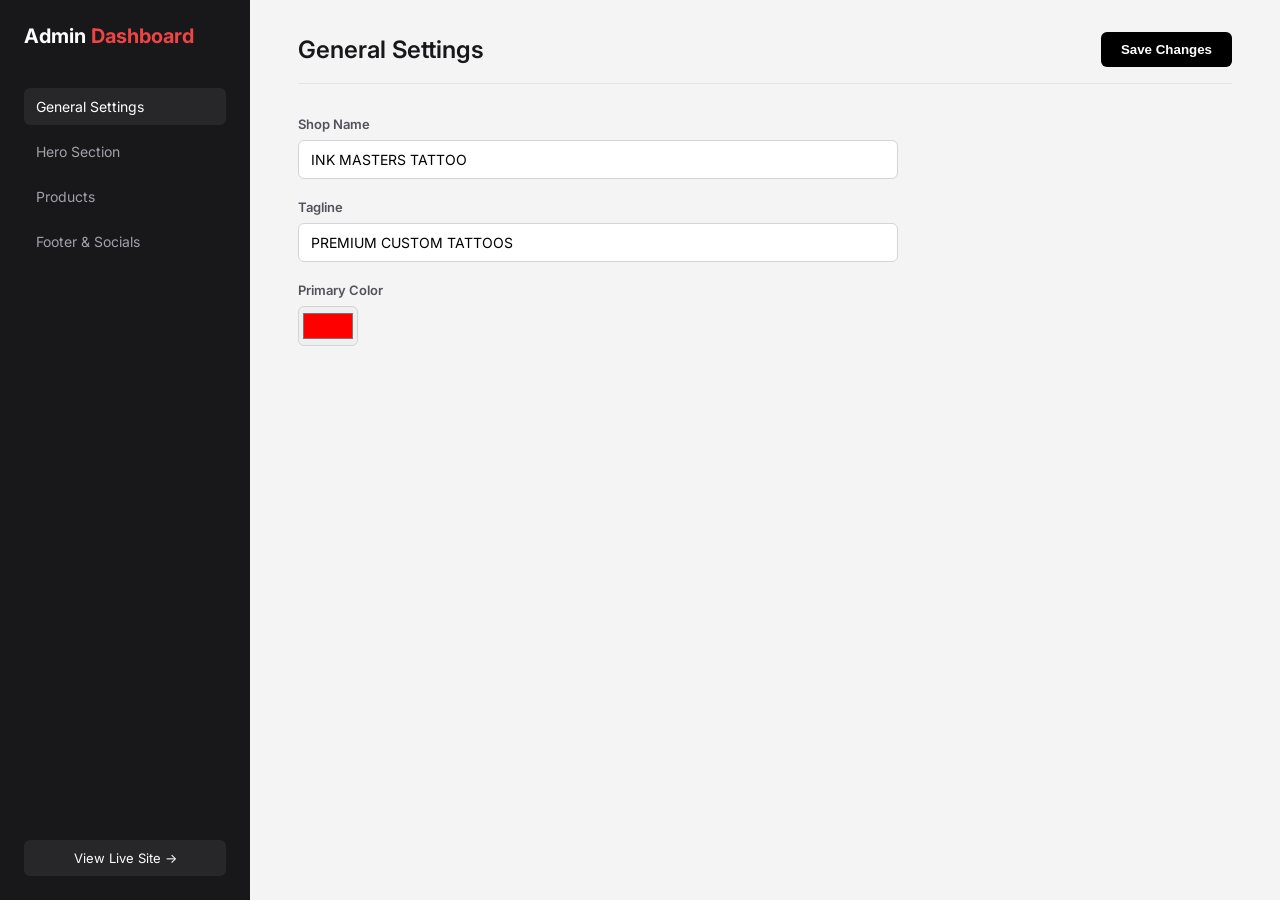
==== admin.html @ bd240b39 "Sprint 02 - Config-driven Booking Section" ====
<!DOCTYPE html>
<html lang="en">
<head>
  <meta charset="UTF-8">
  <meta name="viewport" content="width=device-width, initial-scale=1.0">
  <title>Jparaiso-Digital</title>
  <!-- Gumamit tayo ng Inter font para maganda agad tingnan -->
  <link href="https://fonts.googleapis.com/css2?family=Inter:wght@400;500;600;700&display=swap" rel="stylesheet">
  <link rel="stylesheet" href="admin.css">
</head>
<body>

  <div class="admin-layout">
    <!-- SIDEBAR -->
    <aside class="admin-sidebar">
      <div class="admin-logo">Admin <span>Dashboard</span></div>
      <nav class="admin-nav">
        <a href="#" class="nav-link active" data-section="general">General Settings</a>
        <a href="#" class="nav-link" data-section="hero">Hero Section</a>
        <a href="#" class="nav-link" data-section="products">Products</a>
        <a href="#" class="nav-link" data-section="footer">Footer & Socials</a>
      </nav>
      <div class="admin-footer">
        <a href="index.html" class="btn-view-site">View Live Site &rarr;</a>
      </div>
    </aside>

    <!-- MAIN CONTENT -->
    <main class="admin-main">
      <header class="admin-header">
        <h1 id="page-title">General Settings</h1>
        <button id="save-config-btn" class="btn-save">Save Changes</button>
      </header>

      <!-- FORMS CONTAINER -->
      <div class="admin-content">
        
        <!-- GENERAL SETTINGS FORM -->
        <section id="section-general" class="form-section active">
          <div class="form-group">
            <label for="input-shopName">Shop Name</label>
            <input type="text" id="input-shopName" class="form-input" placeholder="e.g. DSR">
          </div>

          <div class="form-group">
            <label for="input-tagline">Tagline</label>
            <input type="text" id="input-tagline" class="form-input" placeholder="e.g. THIS IS MY HERO">
          </div>

          <div class="form-group">
            <label for="input-primaryColor">Primary Color</label>
            <input type="color" id="input-primaryColor" class="form-input-color" value="#ff0000">
          </div>
        </section>

        <!-- HERO SECTION FORM -->
<section id="section-hero" class="form-section">
    <div class="form-group">
      <label for="input-heroTitle">Hero Title</label>
      <input type="text" id="input-heroTitle" class="form-input" placeholder="e.g. DSR COLLECTION">
    </div>
  
    <div class="form-group">
      <label for="input-heroSubtitle">Hero Subtitle</label>
      <input type="text" id="input-heroSubtitle" class="form-input" placeholder="e.g. Premium Streetwear">
    </div>
  
    <div class="form-group">
      <label for="input-heroButton">Hero Button Text</label>
      <input type="text" id="input-heroButton" class="form-input" placeholder="e.g. BUY NOW">
    </div>
  
    <div class="form-group">
      <label for="input-heroVideo">Hero Video Path</label>
      <input type="text" id="input-heroVideo" class="form-input" placeholder="e.g. assets/products/hero.mp4">
    </div>
  </section>
  
  <!-- PRODUCTS SECTION -->
  <section id="section-products" class="form-section">
    <div class="product-list" id="admin-product-list">
      <!-- Dito ilalagay ng JS ang existing products -->
    </div>
    
    <button type="button" id="add-product-btn" class="btn-add-product" style="margin-top: 20px; width: 100%; padding: 12px; background: #f4f4f5; border: 2px dashed #d4d4d8; border-radius: 6px; cursor: pointer; font-weight: 600; color: #52525b;">
      + Add New Product
    </button>
  </section>
  
  <!-- FOOTER & SOCIALS SECTION -->
  <section id="section-footer" class="form-section">
    <h3 style="font-size: 16px; font-weight: 600; margin-bottom: 16px; color: #18181b;">Social Media Links</h3>
    
    <div class="form-group">
      <label for="input-socialInstagram">Instagram URL</label>
      <input type="text" id="input-socialInstagram" class="form-input" placeholder="https://instagram.com/...">
    </div>
  
    <div class="form-group">
      <label for="input-socialTiktok">TikTok URL</label>
      <input type="text" id="input-socialTiktok" class="form-input" placeholder="https://tiktok.com/...">
    </div>
  
    <div class="form-group">
      <label for="input-socialYoutube">YouTube URL</label>
      <input type="text" id="input-socialYoutube" class="form-input" placeholder="https://youtube.com/...">
    </div>
  
    <h3 style="font-size: 16px; font-weight: 600; margin: 24px 0 16px; color: #18181b;">Newsletter</h3>
  
    <div class="form-group">
      <label for="input-newsletterTitle">Newsletter Title</label>
      <input type="text" id="input-newsletterTitle" class="form-input" placeholder="e.g. SUBSCRIBE">
    </div>
  
    <div class="form-group">
      <label for="input-newsletterPlaceholder">Email Placeholder</label>
      <input type="text" id="input-newsletterPlaceholder" class="form-input" placeholder="e.g. Enter your email">
    </div>
  
    <div class="form-group">
      <label for="input-newsletterFormAction">Formspree Action URL</label>
      <input type="text" id="input-newsletterFormAction" class="form-input" placeholder="https://formspree.io/f/...">
    </div>
  
    <h3 style="font-size: 16px; font-weight: 600; margin: 24px 0 16px; color: #18181b;">Copyright</h3>
  
    <div class="form-group">
      <label for="input-footerCopyright">Copyright Text</label>
      <input type="text" id="input-footerCopyright" class="form-input" placeholder="e.g. All rights reserved.">
    </div>
  </section>

      </div>
    </main>
  </div>

  <!-- LOAD CONFIG FIRST, THEN ADMIN JS -->
  <script src="config.js"></script>
  <script src="admin.js"></script>
</body>
</html>
---- admin.css ----
/* ADMIN DASHBOARD STYLES */
* { box-sizing: border-box; margin: 0; padding: 0; }
body { font-family: 'Inter', sans-serif; background: #f4f4f5; color: #18181b; }

.admin-layout { display: flex; min-height: 100vh; }

/* Sidebar */
.admin-sidebar {
  width: 250px; background: #18181b; color: #fff; padding: 24px;
  display: flex; flex-direction: column;
}
.admin-logo { font-size: 20px; font-weight: 700; margin-bottom: 40px; }
.admin-logo span { color: #ef4444; } /* Red accent */

.admin-nav { display: flex; flex-direction: column; gap: 8px; flex: 1; }
.nav-link {
  color: #a1a1aa; text-decoration: none; padding: 10px 12px;
  border-radius: 6px; font-size: 14px; transition: 0.2s;
}
.nav-link:hover, .nav-link.active { background: #27272a; color: #fff; }

.btn-view-site {
  display: block; text-align: center; background: #27272a; color: #fff;
  padding: 10px; border-radius: 6px; text-decoration: none; font-size: 13px;
}

/* Main Content */
.admin-main { flex: 1; padding: 32px 48px; overflow-y: auto; }
.admin-header {
  display: flex; justify-content: space-between; align-items: center;
  margin-bottom: 32px; border-bottom: 1px solid #e4e4e7; padding-bottom: 16px;
}
.admin-header h1 { font-size: 24px; font-weight: 600; }

.btn-save {
  background: #000; color: #fff; border: none; padding: 10px 20px;
  border-radius: 6px; font-weight: 600; cursor: pointer; transition: 0.2s;
}
.btn-save:hover { background: #333; }

/* Forms */
.form-section { display: none; max-width: 600px; }
.form-section.active { display: block; }

.form-group { margin-bottom: 20px; }
.form-group label {
  display: block; font-size: 13px; font-weight: 600; margin-bottom: 8px; color: #52525b;
}
.form-input {
  width: 100%; padding: 10px 12px; border: 1px solid #d4d4d8;
  border-radius: 6px; font-size: 14px; font-family: inherit;
}
.form-input:focus { outline: none; border-color: #000; }
.form-input-color { width: 60px; height: 40px; padding: 2px; border: 1px solid #d4d4d8; border-radius: 6px; cursor: pointer; }
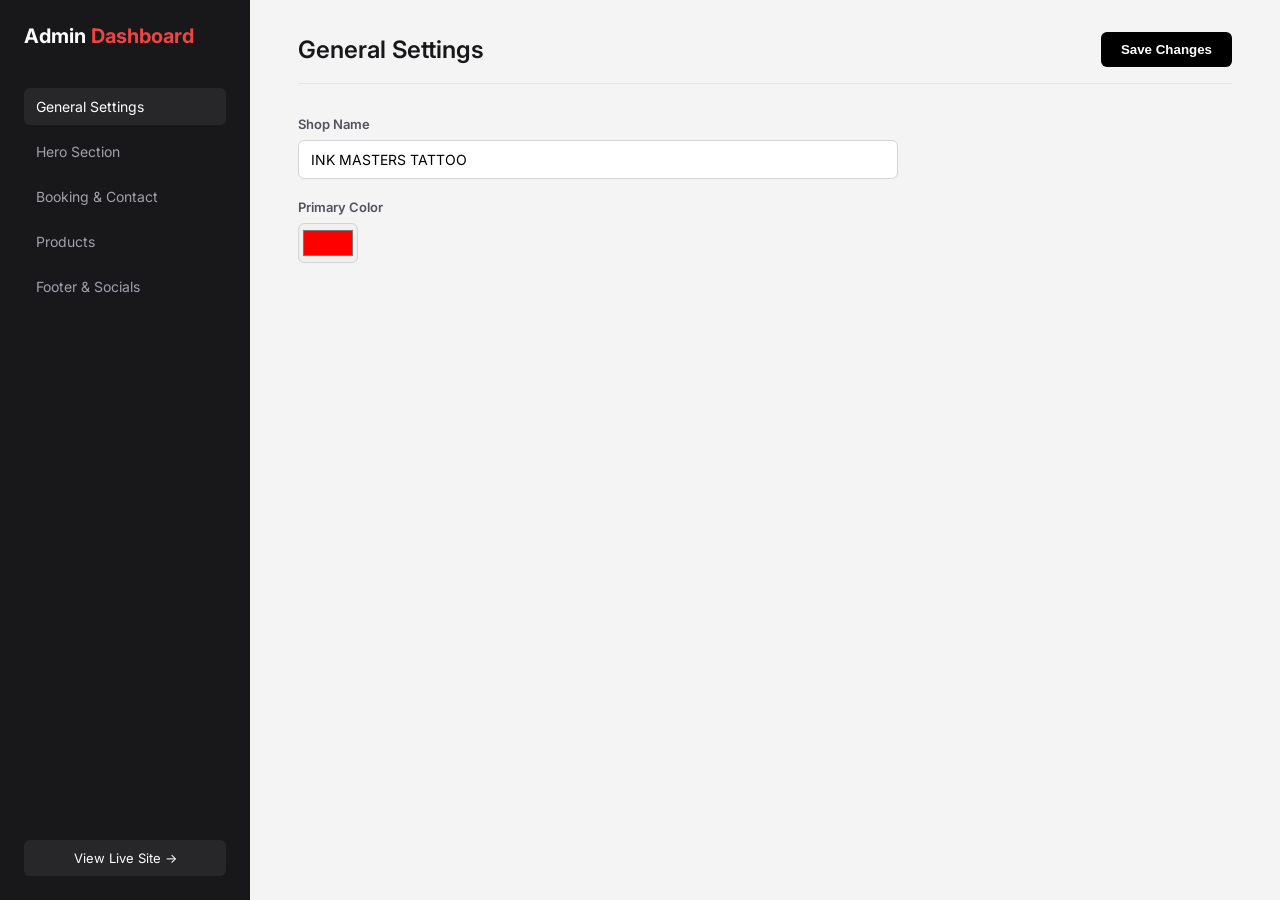
==== commit ab90d97d: "✅ STUDIOOS v1.0: Booking System + Mobile Admin Dashboard Complete" ====
--- a/admin.html
+++ b/admin.html
@@ -10,18 +10,44 @@
 </head>
 <body>
 
+  <!-- Mobile Menu Toggle Button -->
+<button class="admin-mobile-toggle" onclick="toggleMobileSidebar()" aria-label="Toggle menu">
+  <svg width="24" height="24" viewBox="0 0 24 24" fill="none" stroke="currentColor" stroke-width="2">
+    <line x1="3" y1="12" x2="21" y2="12"></line>
+    <line x1="3" y1="6" x2="21" y2="6"></line>
+    <line x1="3" y1="18" x2="21" y2="18"></line>
+  </svg>
+</button>
+
+<!-- Overlay for mobile sidebar -->
+
+<div class="admin-sidebar-overlay" onclick="toggleMobileSidebar()"></div>
+
+<!-- ADMIN LAYOUT -->
+
   <div class="admin-layout">
     <!-- SIDEBAR -->
     <aside class="admin-sidebar">
       <div class="admin-logo">Admin <span>Dashboard</span></div>
+      
+      <!-- Mobile Close X Button (Visible ONLY on mobile, nasa right side) -->
+      <button class="admin-sidebar-close" onclick="toggleMobileSidebar()" aria-label="Close menu">
+        <svg width="24" height="24" viewBox="0 0 24 24" fill="none" stroke="currentColor" stroke-width="1.5">
+          <line x1="18" y1="6" x2="6" y2="18"></line>
+          <line x1="6" y1="6" x2="18" y2="18"></line>
+        </svg>
+      </button>
+      
       <nav class="admin-nav">
         <a href="#" class="nav-link active" data-section="general">General Settings</a>
         <a href="#" class="nav-link" data-section="hero">Hero Section</a>
+        <a href="#" class="nav-link" data-section="booking">Booking & Contact</a>
         <a href="#" class="nav-link" data-section="products">Products</a>
         <a href="#" class="nav-link" data-section="footer">Footer & Socials</a>
       </nav>
+      
       <div class="admin-footer">
-        <a href="index.html" class="btn-view-site">View Live Site &rarr;</a>
+        <a href="index.html" class="btn-view-site">View Live Site →</a>
       </div>
     </aside>
 
@@ -41,19 +67,16 @@
             <label for="input-shopName">Shop Name</label>
             <input type="text" id="input-shopName" class="form-input" placeholder="e.g. DSR">
           </div>
-
-          <div class="form-group">
-            <label for="input-tagline">Tagline</label>
-            <input type="text" id="input-tagline" class="form-input" placeholder="e.g. THIS IS MY HERO">
-          </div>
-
           <div class="form-group">
             <label for="input-primaryColor">Primary Color</label>
             <input type="color" id="input-primaryColor" class="form-input-color" value="#ff0000">
           </div>
         </section>
 
-        <!-- HERO SECTION FORM -->
+<!-- ========================================== -->
+<!-- HERO SECTION FORM -->
+<!-- ========================================== -->
+
 <section id="section-hero" class="form-section">
     <div class="form-group">
       <label for="input-heroTitle">Hero Title</label>
@@ -75,6 +98,71 @@
       <input type="text" id="input-heroVideo" class="form-input" placeholder="e.g. assets/products/hero.mp4">
     </div>
   </section>
+
+<!-- ========================================== -->
+<!-- BOOKING & CONTACT SECTION -->
+<!-- ========================================== -->
+ 
+<section id="section-booking" class="form-section">
+  <h2>Booking & Appointment Settings</h2>
+  
+  <div class="form-group">
+    <label>Background Image Path</label>
+    <input type="text" id="input-booking-bgImage" class="form-input" placeholder="e.g., assets/products/bg.jpg">
+  </div>
+  
+  <div class="form-row">
+    <div class="form-group">
+      <label>Booking Title</label>
+      <input type="text" id="input-booking-title" class="form-input">
+    </div>
+    <div class="form-group">
+      <label>Button Text</label>
+      <input type="text" id="input-booking-buttonText" class="form-input">
+    </div>
+  </div>
+
+  <div class="form-group">
+    <label>Booking Subtitle</label>
+    <input type="text" id="input-booking-subtitle" class="form-input">
+  </div>
+
+  <hr style="margin: 30px 0; border: 0; border-top: 1px solid #e4e4e7;">
+  <h3>Contact Information</h3>
+
+  <div class="form-row">
+    <div class="form-group">
+      <label>Location Title</label>
+      <input type="text" id="input-booking-locationTitle" class="form-input">
+    </div>
+    <div class="form-group">
+      <label>Location</label>
+      <input type="text" id="input-booking-location" class="form-input">
+    </div>
+  </div>
+
+  <div class="form-row">
+    <div class="form-group">
+      <label>Phone Title</label>
+      <input type="text" id="input-booking-phoneTitle" class="form-input">
+    </div>
+    <div class="form-group">
+      <label>Phone Number</label>
+      <input type="text" id="input-booking-phone" class="form-input">
+    </div>
+  </div>
+
+  <div class="form-row">
+    <div class="form-group">
+      <label>Hours Title</label>
+      <input type="text" id="input-booking-hoursTitle" class="form-input">
+    </div>
+    <div class="form-group">
+      <label>Operating Hours</label>
+      <input type="text" id="input-booking-hours" class="form-input">
+    </div>
+  </div>
+</section>
   
   <!-- PRODUCTS SECTION -->
   <section id="section-products" class="form-section">
--- a/admin.css
+++ b/admin.css
@@ -1,4 +1,7 @@
-/* ADMIN DASHBOARD STYLES */
+/* ==========================================================
+   ADMIN DASHBOARD STYLES
+========================================================== */
+
 * { box-sizing: border-box; margin: 0; padding: 0; }
 body { font-family: 'Inter', sans-serif; background: #f4f4f5; color: #18181b; }
 
@@ -51,4 +54,189 @@
   border-radius: 6px; font-size: 14px; font-family: inherit;
 }
 .form-input:focus { outline: none; border-color: #000; }
-.form-input-color { width: 60px; height: 40px; padding: 2px; border: 1px solid #d4d4d8; border-radius: 6px; cursor: pointer; }+.form-input-color { width: 60px; height: 40px; padding: 2px; border: 1px solid #d4d4d8; border-radius: 6px; cursor: pointer; }
+
+/* ==========================================================
+   MOBILE RESPONSIVENESS (Under 768px)
+========================================================== */
+@media (max-width: 768px) {
+  /* Hamburger button - fixed position, ilayo sa gilid */
+  .admin-mobile-toggle {
+    position: fixed;
+    top: 16px;
+    left: 16px;
+    z-index: 10001;
+    background: #18181b;
+    color: #fff;
+    border: none;
+    width: 44px;
+    height: 44px;
+    border-radius: 8px;
+    cursor: pointer;
+    display: flex;
+    align-items: center;
+    justify-content: center;
+    box-shadow: 0 4px 12px rgba(0,0,0,0.15);
+    transition: opacity 0.3s ease, visibility 0.3s ease;
+  }
+  
+  /* Hide hamburger when sidebar is open */
+  .admin-mobile-toggle.hide {
+    opacity: 0;
+    visibility: hidden;
+    pointer-events: none;
+  }
+  
+  /* Sidebar becomes slide-in from left */
+  .admin-sidebar {
+    position: fixed;
+    top: 0;
+    left: -100%;
+    width: 300px;
+    max-width: 85vw;
+    height: 100vh;
+    z-index: 10000;
+    background: #18181b;
+    transition: left 0.3s cubic-bezier(0.4, 0, 0.2, 1);
+    box-shadow: 4px 0 20px rgba(0,0,0,0.3);
+    padding: 24px 20px;
+    overflow-y: auto;
+  }
+  
+  .admin-sidebar.is-open {
+    left: 0;
+  }
+  
+  /* Premium X Button inside sidebar (VISIBLE ONLY ON MOBILE) */
+  .admin-sidebar-close {
+    position: absolute;
+    top: 20px;
+    right: 20px;
+    background: rgba(255,255,255,0.1);
+    border: none;
+    width: 40px;
+    height: 40px;
+    border-radius: 8px;
+    cursor: pointer;
+    display: flex;
+    align-items: center;
+    justify-content: center;
+    color: #fff;
+    transition: all 0.2s ease;
+  }
+  
+  .admin-sidebar-close:hover {
+    background: rgba(255,255,255,0.2);
+    transform: rotate(90deg);
+  }
+  
+  .admin-sidebar-close svg {
+    width: 20px;
+    height: 20px;
+  }
+  
+  /* Main content adjustments */
+  .admin-main {
+    padding: 80px 16px 24px;
+    margin-left: 0;
+  }
+  
+  .admin-header {
+    flex-direction: column;
+    align-items: flex-start;
+    gap: 16px;
+    margin-bottom: 24px;
+    padding-bottom: 16px;
+  }
+  
+  .admin-header h1 {
+    font-size: 22px;
+  }
+  
+  /* Save button sa pinakababa on mobile - ROUNDED EDGES with spacing */
+  .btn-save {
+    position: fixed;
+    bottom: 20px;
+    left: 16px;
+    right: 16px;
+    width: calc(100% - 32px); /* May space sa gilid */
+    padding: 16px 20px;
+    background: #000;
+    color: #fff;
+    border: none;
+    border-radius: 12px; /* Rounded edges */
+    font-size: 14px;
+    font-weight: 600;
+    text-transform: uppercase;
+    letter-spacing: 1px;
+    cursor: pointer;
+    z-index: 1000;
+    box-shadow: 0 4px 12px rgba(0,0,0,0.15);
+  }
+  
+  /* Form sections may space sa baba para hindi matabunan ng save button */
+  .form-section {
+    padding-bottom: 100px;
+  }
+  
+  /* Form fields stack vertically */
+  .form-row {
+    grid-template-columns: 1fr !important;
+    gap: 12px !important;
+  }
+  
+  /* Product cards adjust */
+  #admin-product-list > div {
+    padding: 16px !important;
+    margin-bottom: 16px;
+  }
+  
+  #admin-product-list img {
+    width: 70px !important;
+    height: 70px !important;
+  }
+  
+  /* Form inputs adjust */
+  .form-input {
+    font-size: 14px;
+    padding: 12px 14px;
+  }
+  
+  /* Overlay when sidebar is open */
+  .admin-sidebar-overlay {
+    display: none;
+    position: fixed;
+    top: 0;
+    left: 0;
+    width: 100%;
+    height: 100%;
+    background: rgba(0,0,0,0.6);
+    backdrop-filter: blur(4px);
+    z-index: 9999;
+    opacity: 0;
+    transition: opacity 0.3s ease;
+  }
+  
+  .admin-sidebar-overlay.is-open {
+    display: block;
+    opacity: 1;
+  }
+}
+
+/* Desktop: Hide mobile toggle and X button */
+.admin-mobile-toggle,
+.admin-sidebar-close {
+  display: none;
+}
+
+/* Show mobile toggle only on mobile */
+@media (max-width: 768px) {
+  .admin-mobile-toggle {
+    display: flex;
+  }
+  
+  /* X button visible ONLY when sidebar is open on mobile */
+  .admin-sidebar.is-open .admin-sidebar-close {
+    display: flex;
+  }
+}
